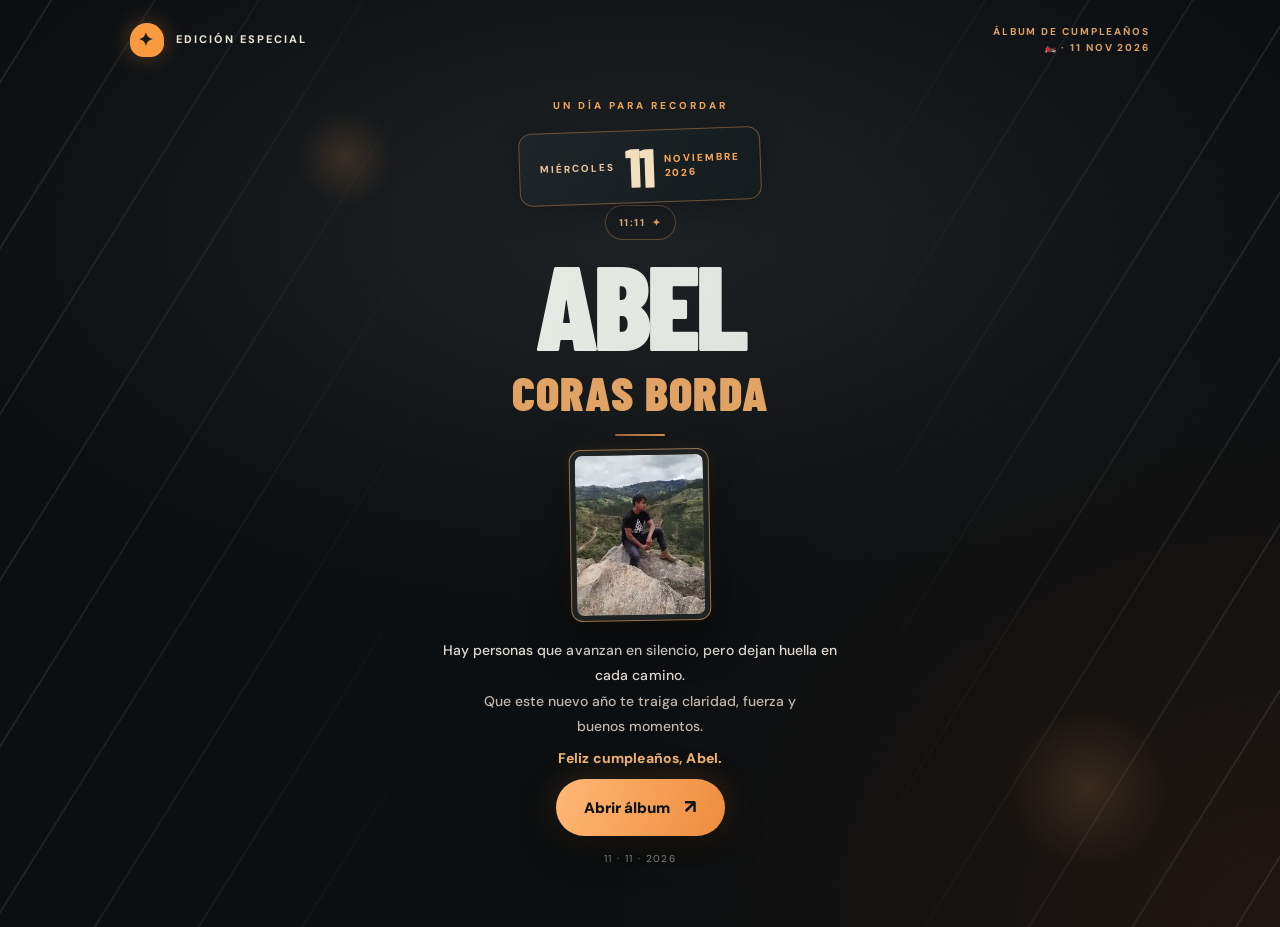
==== index.html @ 79a4d4b3 "feat: retirar simulador antiguo y reemplazar piano por Chinito del Ande oficial" ====
<!doctype html>
<html lang="es"><head>
<meta charset="utf-8"><meta name="viewport" content="width=device-width,initial-scale=1">
<meta name="theme-color" content="#101213"><meta name="robots" content="noindex">
<meta http-equiv="refresh" content="0;url=./tarjeta-cumpleanos/">
<title>Álbum de cumpleaños de Abel Coras Borda</title>
<link rel="canonical" href="https://ayarang.github.io/cumpleanos-abel-coras-borda/tarjeta-cumpleanos/">
<style>body{background:#101213;color:#f0dcc3;font:16px/1.7 system-ui,sans-serif;min-height:90vh;display:grid;place-items:center;margin:0;padding:20px;text-align:center}a{color:#f1b97d}</style>
<script>location.replace(new URL('./tarjeta-cumpleanos/',location.href));</script></head>
<body><main><p>Abriendo el álbum de cumpleaños de Abel…</p>
<a href="./tarjeta-cumpleanos/">Abrir el álbum aquí</a></main></body></html>
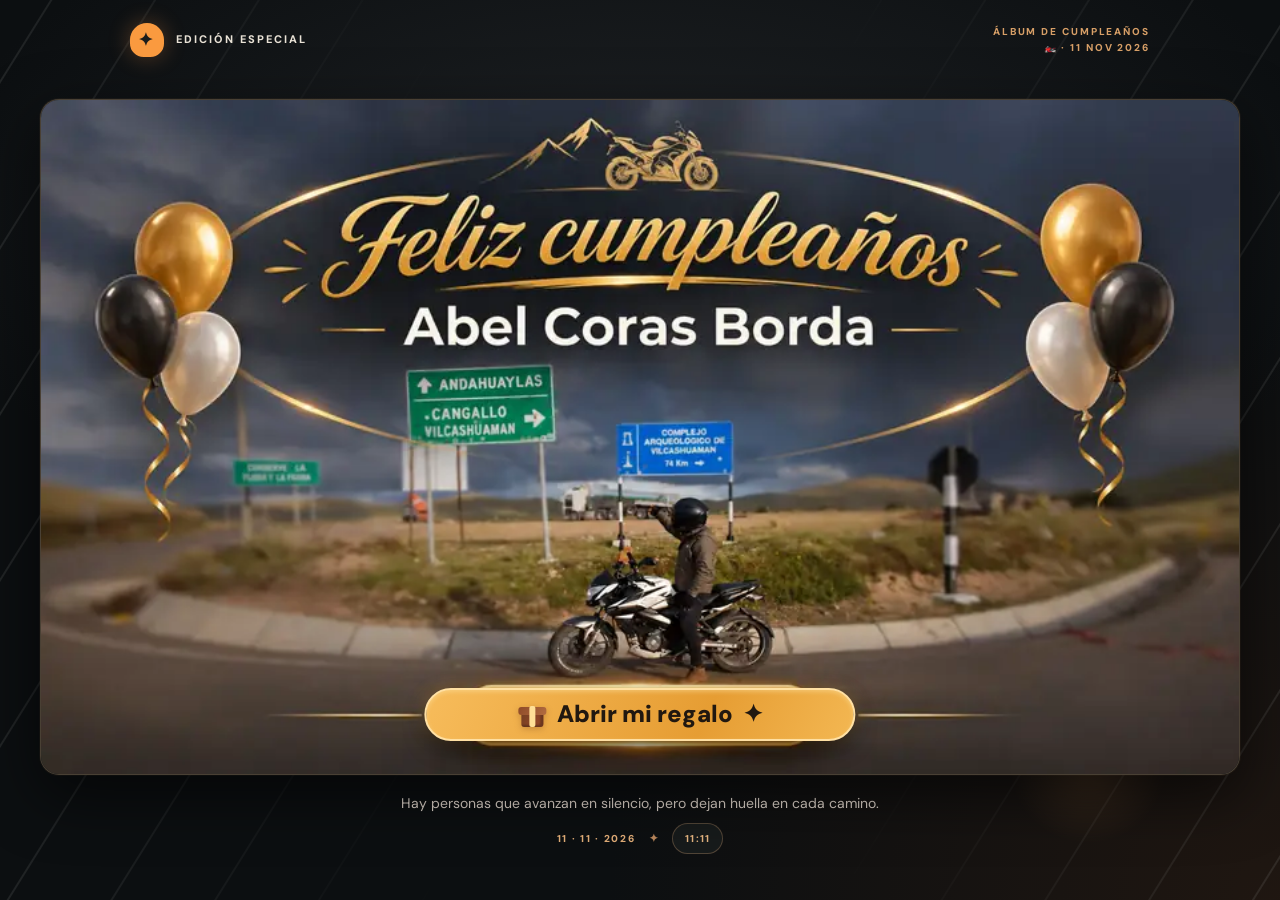
==== commit f0d2569f: "seo: mostrar nueva portada dorada de Abel al compartir enlace" ====
--- a/index.html
+++ b/index.html
@@ -2,6 +2,12 @@
 <html lang="es"><head>
 <meta charset="utf-8"><meta name="viewport" content="width=device-width,initial-scale=1">
 <meta name="theme-color" content="#101213"><meta name="robots" content="noindex">
+<meta property="og:type" content="website">
+<meta property="og:title" content="¡Feliz cumpleaños, Abel Coras Borda! 🏍️🎂">
+<meta property="og:description" content="Un regalo especial con motos, recuerdos y una sorpresa de cumpleaños.">
+<meta property="og:image" content="https://ayarang.github.io/cumpleanos-abel-coras-borda/tarjeta-cumpleanos/assets/abel-ruta-dorada.webp">
+<meta property="og:image:width" content="900"><meta property="og:image:height" content="507">
+<meta name="twitter:card" content="summary_large_image">
 <meta http-equiv="refresh" content="0;url=./tarjeta-cumpleanos/">
 <title>Álbum de cumpleaños de Abel Coras Borda</title>
 <link rel="canonical" href="https://ayarang.github.io/cumpleanos-abel-coras-borda/tarjeta-cumpleanos/">
